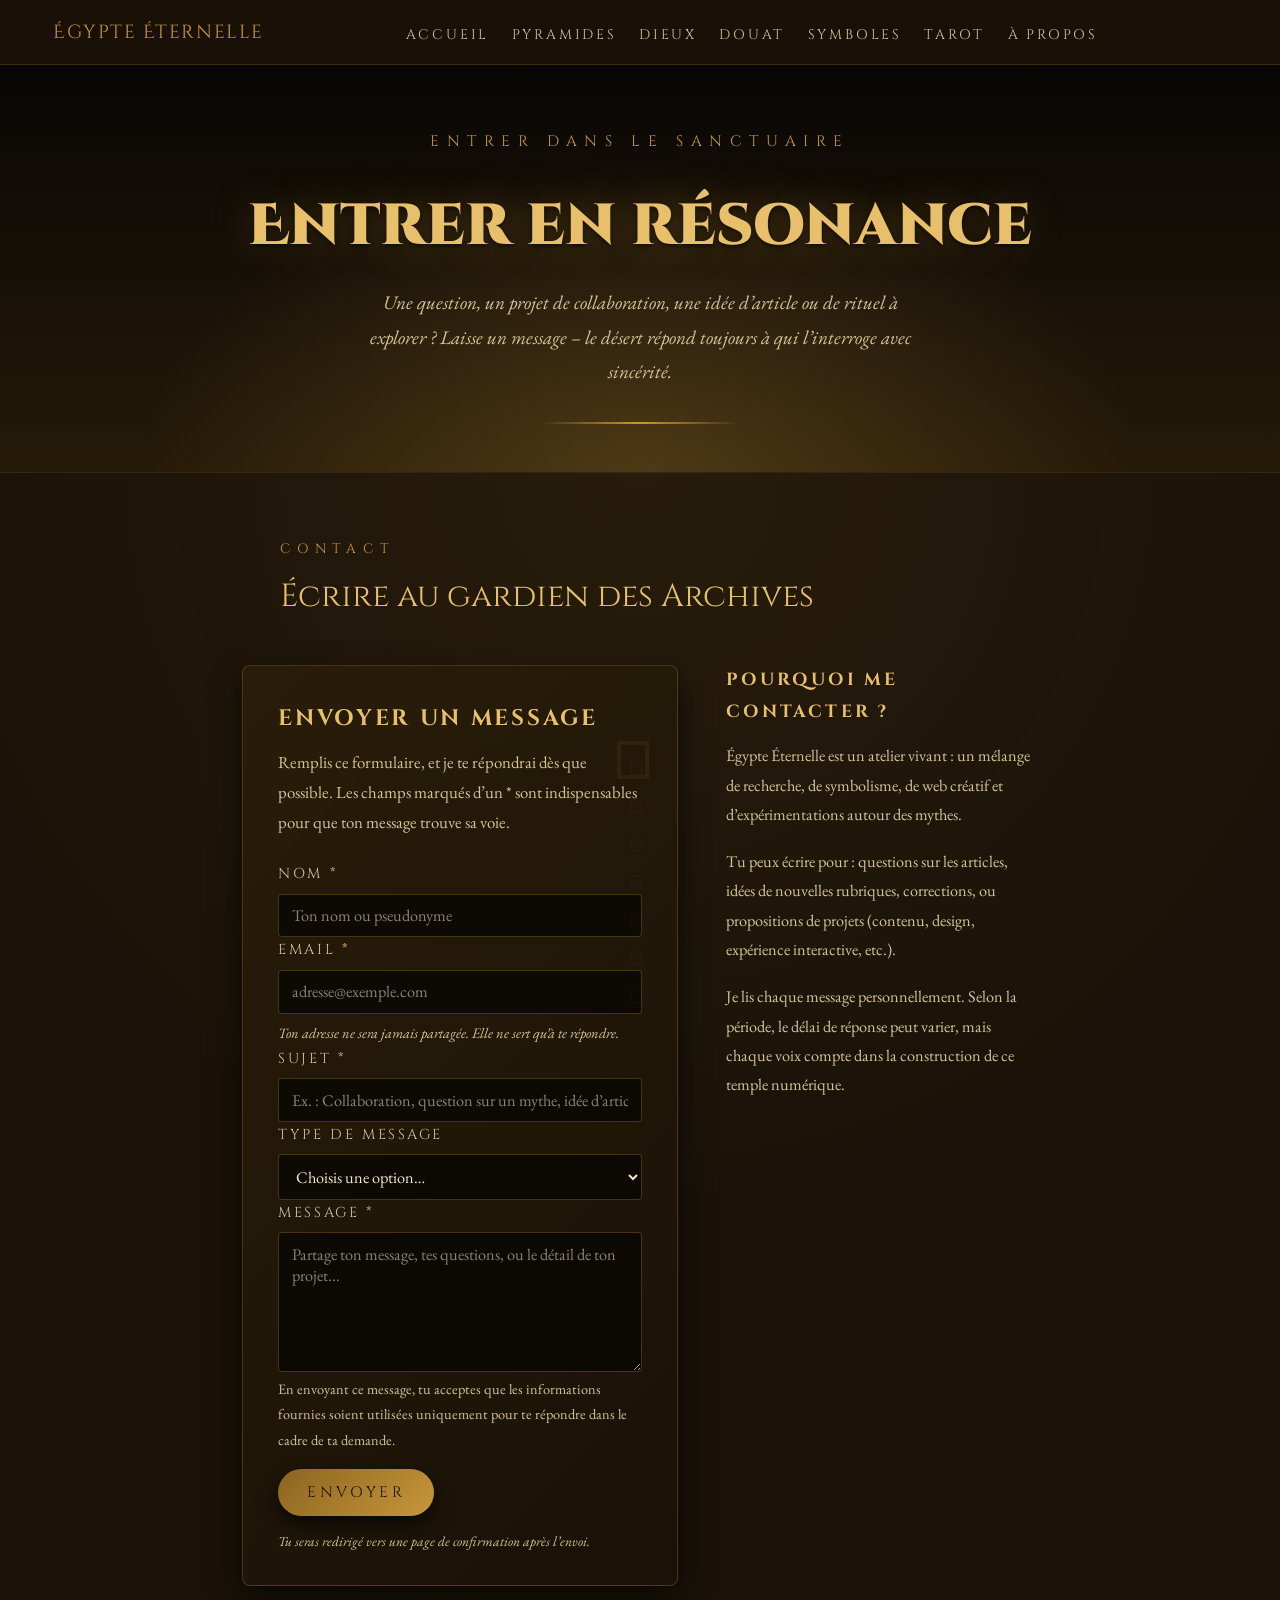
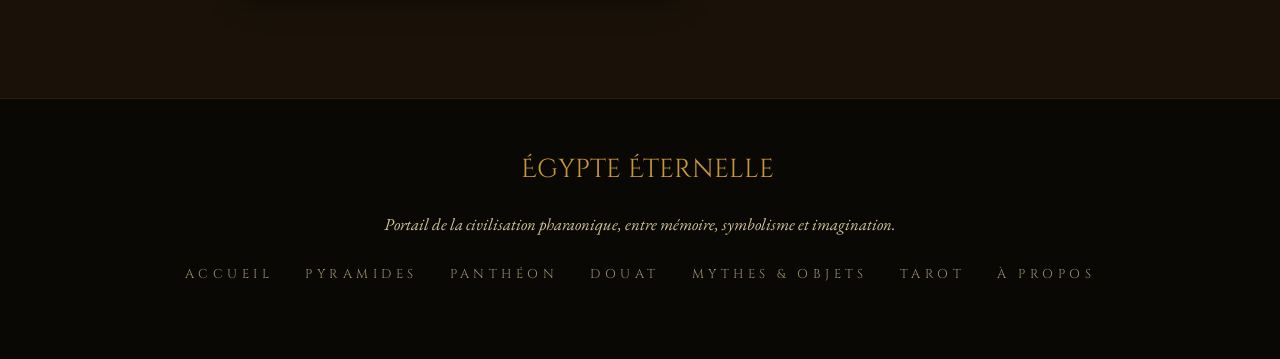
==== egypte-a-contact.html @ ce016c0d "Update contact form endpoint" ====
<!doctype html>
<html lang="fr">
  <head>
    <meta charset="UTF-8" />
    <title>Contact — Égypte Éternelle</title>
    <meta name="viewport" content="width=device-width, initial-scale=1.0" />
    <link rel="stylesheet" href="style.css" />

    <!-- Fonts -->
    <link
      href="https://fonts.googleapis.com/css2?family=Cinzel+Decorative:wght@400;700;900&family=Cinzel:wght@400;600;700&family=EB+Garamond:ital,wght@0,400;0,500;1,400;1,500&display=swap"
      rel="stylesheet"
    />

    <!-- Styles principaux (copiés de tes autres pages) -->
    <style>
      :root {
        --or: #c8973a;
        --or-clair: #e8bf6a;
        --or-profond: #8b6420;
        --sable: #f2e8c9;
        --sable-fonce: #d4c49a;
        --noir-nil: #1a1208;
        --papyrus-brun: #6b4f2a;
        --rouge-cornaline: #8b2e1a;
        --bleu-lapis: #1a3a5c;
        --bleu-clair: #4a7fa8;
        --turquoise: #2a8b7a;
        --blanc-ivoire: #fbf5e6;
      }

      * {
        margin: 0;
        padding: 0;
        box-sizing: border-box;
      }

      html {
        scroll-behavior: smooth;
      }

      body {
        background-color: var(--noir-nil);
        color: var(--sable);
        font-family: "EB Garamond", Georgia, serif;
        font-size: calc(18px + 0.2rem);
        line-height: 1.8;
        overflow-x: hidden;
        padding-top: 64px; /* espace pour la nav fixe */
      }

      /* NAVIGATION */
      nav.main-nav {
        position: fixed;
        left: 0;
        right: 0;
        width: 100%;
        top: 0;
        z-index: 100;
        background: rgba(26, 18, 8, 0.96);
        backdrop-filter: blur(14px);
        border-bottom: 1px solid rgba(200, 151, 58, 0.2);
        padding: 0 2rem;
      }

      .nav-inner {
        max-width: 1200px;
        margin: 0 auto;
        display: flex;
        align-items: center;
        justify-content: space-between;
        height: 64px;
      }

      .nav-logo {
        font-family: "Cinzel Decorative", serif;
        font-size: 1.2rem;
        color: var(--or);
        text-decoration: none;
        letter-spacing: 0.08em;
      }

      .nav-links {
        display: flex;
        gap: 1.4rem;
        list-style: none;
      }

      .nav-links a {
        font-family: "Cinzel", serif;
        font-size: 0.87rem;
        letter-spacing: 0.2em;
        text-transform: uppercase;
        color: var(--sable-fonce);
        text-decoration: none;
        transition: color 0.3s;
      }

      .nav-links a:hover {
        color: var(--or-clair);
      }

      /* MISE EN PAGE GÉNÉRALE */
      .container {
        max-width: 860px;
        margin: 0 auto;
        padding: 0 2rem;
      }

      .contact-hero {
        min-height: 40vh;
        display: flex;
        align-items: center;
        justify-content: center;
        text-align: center;
        background:
          radial-gradient(
            ellipse at 50% 100%,
            rgba(200, 151, 58, 0.25) 0%,
            transparent 55%
          ),
          linear-gradient(180deg, #080604 0%, #1a1208 60%, #251a08 100%);
        position: relative;
        overflow: hidden;
        padding: 4rem 2rem 3rem;
      }

      .contact-hero-inner {
        position: relative;
        z-index: 1;
      }

      .hero-eyebrow {
        font-family: "Cinzel", serif;
        font-size: 0.95rem;
        letter-spacing: 0.5em;
        text-transform: uppercase;
        color: var(--or);
        margin-bottom: 1.2rem;
      }

      .hero-title {
        font-family: "Cinzel Decorative", serif;
        font-size: clamp(2.4rem, 6vw, 3.6rem);
        font-weight: 900;
        color: var(--or-clair);
        text-shadow:
          0 0 40px rgba(200, 151, 58, 0.3),
          0 2px 4px rgba(0, 0, 0, 0.8);
        margin-bottom: 0.5rem;
      }

      .hero-subtitle {
        font-family: "EB Garamond", serif;
        font-style: italic;
        font-size: 1.2rem;
        color: var(--sable-fonce);
        max-width: 580px;
        margin: 0.5rem auto 0;
      }

      .hero-divider {
        width: 200px;
        height: 2px;
        background: linear-gradient(90deg, transparent, var(--or), transparent);
        margin: 2rem auto 0;
      }

      /* SECTION CONTACT */
      .contact-section {
        padding: 4rem 0 5rem;
        border-top: 1px solid rgba(200, 151, 58, 0.15);
        background: radial-gradient(
          circle at top,
          rgba(200, 151, 58, 0.08),
          transparent 55%
        );
      }

      .section-marker {
        display: flex;
        align-items: center;
        gap: 1.5rem;
        margin-bottom: 2.5rem;
      }

      .marker-number {
        font-family: "Cinzel Decorative", serif;
        font-size: 3.5rem;
        line-height: 1;
        color: rgba(200, 151, 58, 0.16);
        font-weight: 900;
        flex-shrink: 0;
      }

      .marker-text {
        flex: 1;
      }

      .marker-eyebrow {
        font-family: "Cinzel", serif;
        font-size: 0.85rem;
        letter-spacing: 0.5em;
        text-transform: uppercase;
        color: var(--or);
        margin-bottom: 0.4rem;
      }

      .marker-title {
        font-family: "Cinzel", serif;
        font-size: clamp(1.5rem, 3vw, 2rem);
        color: var(--or-clair);
      }

      .contact-grid {
        display: grid;
        grid-template-columns: minmax(0, 1.4fr) minmax(0, 1fr);
        gap: 3rem;
        align-items: flex-start;
      }

      /* FORMULAIRE */
      .contact-card {
        background: linear-gradient(
          135deg,
          rgba(42, 30, 10, 0.9),
          rgba(26, 18, 8, 0.96)
        );
        border: 1px solid rgba(200, 151, 58, 0.25);
        padding: 2rem 2.2rem;
        border-radius: 8px;
        box-shadow: 0 12px 30px rgba(0, 0, 0, 0.6);
        position: relative;
        overflow: hidden;
      }

      .contact-card::before {
        content: "𓂀";
        position: absolute;
        font-size: 5rem;
        color: rgba(200, 151, 58, 0.08);
        right: 1.5rem;
        top: 0.8rem;
        pointer-events: none;
      }

      .contact-card h2 {
        font-family: "Cinzel", serif;
        font-size: 1.4rem;
        color: var(--or-clair);
        letter-spacing: 0.12em;
        text-transform: uppercase;
        margin-bottom: 0.5rem;
      }

      .contact-card p {
        color: var(--sable-fonce);
        font-size: 1.05rem;
        margin-bottom: 1.5rem;
      }

      form.contact-form {
        display: flex;
        flex-direction: column;
        gap: 1.2rem;
      }

      .field-group {
        display: flex;
        flex-direction: column;
        gap: 0.4rem;
      }

      .field-label {
        font-family: "Cinzel", serif;
        font-size: 0.9rem;
        letter-spacing: 0.18em;
        text-transform: uppercase;
        color: var(--sable-fonce);
      }

      .field-label span {
        color: var(--or-clair);
      }

      .field-control {
        background: rgba(10, 8, 4, 0.85);
        border: 1px solid rgba(200, 151, 58, 0.3);
        border-radius: 4px;
        padding: 0.65rem 0.8rem;
        color: var(--sable);
        font-family: "EB Garamond", serif;
        font-size: 1.02rem;
        outline: none;
        transition:
          border-color 0.2s,
          box-shadow 0.2s,
          background-color 0.2s;
      }

      .field-control::placeholder {
        color: rgba(242, 232, 201, 0.55);
      }

      .field-control:focus {
        border-color: var(--or-clair);
        box-shadow: 0 0 0 1px rgba(200, 151, 58, 0.6);
        background: rgba(10, 8, 4, 0.95);
      }

      textarea.field-control {
        min-height: 140px;
        resize: vertical;
      }

      select.field-control {
        cursor: pointer;
      }

      .helper-text {
        font-size: 0.9rem;
        color: var(--sable-fonce);
        font-style: italic;
      }

      .consent {
        font-size: 0.9rem;
        color: var(--sable-fonce);
        margin-top: 0.2rem;
      }

      .consent a {
        color: var(--or-clair);
        text-decoration: underline dotted;
      }

      .submit-row {
        margin-top: 1rem;
        display: flex;
        flex-wrap: wrap;
        align-items: center;
        gap: 0.8rem;
      }

      .btn-submit {
        border: none;
        cursor: pointer;
        background: linear-gradient(135deg, var(--or-profond), var(--or));
        color: var(--noir-nil);
        font-family: "Cinzel", serif;
        font-size: 0.95rem;
        letter-spacing: 0.24em;
        text-transform: uppercase;
        padding: 0.8rem 1.8rem;
        border-radius: 999px;
        box-shadow: 0 8px 20px rgba(0, 0, 0, 0.7);
        transition:
          transform 0.15s ease-out,
          box-shadow 0.15s ease-out,
          filter 0.15s ease-out;
      }

      .btn-submit:hover {
        filter: brightness(1.06);
        transform: translateY(-1px);
        box-shadow: 0 10px 24px rgba(0, 0, 0, 0.8);
      }

      .btn-submit:active {
        transform: translateY(0);
        box-shadow: 0 5px 14px rgba(0, 0, 0, 0.7);
      }

      .submit-note {
        font-size: 0.85rem;
        color: var(--sable-fonce);
        font-style: italic;
      }

      /* COLONNE TEXTE */
      .contact-aside {
        font-size: 1.02rem;
        color: var(--sable-fonce);
      }

      .contact-aside h3 {
        font-family: "Cinzel", serif;
        font-size: 1.1rem;
        letter-spacing: 0.18em;
        text-transform: uppercase;
        color: var(--or-clair);
        margin-bottom: 0.8rem;
      }

      .contact-aside p {
        margin-bottom: 1.1rem;
      }

      .glyph-column {
        font-size: 1.8rem;
        line-height: 1.8;
        color: rgba(200, 151, 58, 0.4);
        writing-mode: vertical-rl;
        text-orientation: mixed;
        position: absolute;
        right: 1rem;
        top: 5rem;
        opacity: 0.08;
        pointer-events: none;
      }

      /* PIED DE PAGE */
      footer {
        background: #0a0804;
        border-top: 1px solid rgba(200, 151, 58, 0.15);
        padding: 3rem 2rem;
        text-align: center;
        margin-top: 2rem;
      }

      .footer-logo {
        font-family: "Cinzel Decorative", serif;
        font-size: 1.6rem;
        color: var(--or);
        margin-bottom: 1rem;
      }

      .footer-tagline {
        font-family: "EB Garamond", serif;
        font-style: italic;
        color: var(--sable-fonce);
        font-size: 1.05rem;
      }

      .footer-nav {
        display: flex;
        justify-content: center;
        gap: 2rem;
        margin: 1.5rem 0;
        flex-wrap: wrap;
      }

      .footer-nav a {
        font-family: "Cinzel", serif;
        font-size: 0.8rem;
        letter-spacing: 0.35em;
        text-transform: uppercase;
        color: var(--sable-fonce);
        text-decoration: none;
        opacity: 0.7;
        transition: opacity 0.2s;
      }

      .footer-nav a:hover {
        opacity: 1;
      }

      @media (max-width: 860px) {
        .contact-grid {
          grid-template-columns: 1fr;
        }
        .glyph-column {
          display: none;
        }
      }

      @media (max-width: 700px) {
        .nav-links {
          display: none;
        }
        .container {
          padding: 0 1.4rem;
        }
        .contact-card {
          padding: 1.6rem 1.4rem;
        }
        .contact-section {
          padding-top: 3rem;
        }
      }
    </style>
  </head>
  <body>
    <!-- NAV -->
    <nav class="main-nav">
      <div class="nav-inner">
        <a href="index.html#accueil" class="nav-logo">𓂀 Égypte Éternelle</a>
        <ul class="nav-links">
          <li><a href="index.html#accueil">Accueil</a></li>
          <li><a href="egypte-pyramides.html">Pyramides</a></li>
          <li><a href="egypte-pantheon.html">Dieux</a></li>
          <li><a href="egypte-magie-rituels.html">Douat</a></li>
          <li><a href="egypte-mythes-objets.html">Symboles</a></li>
          <li><a href="tarot.html">Tarot</a></li>
          <li><a href="egypte-a-propos.html">À propos</a></li>
        </ul>
      </div>
    </nav>

    <!-- HERO -->
    <section class="contact-hero" id="contact">
      <div class="contact-hero-inner">
        <div class="hero-eyebrow">Entrer dans le sanctuaire</div>
        <h1 class="hero-title">Entrer en résonance</h1>
        <p class="hero-subtitle">
          Une question, un projet de collaboration, une idée d’article ou de
          rituel à explorer&nbsp;? Laisse un message – le désert répond toujours
          à qui l’interroge avec sincérité.
        </p>
        <div class="hero-divider"></div>
      </div>
    </section>

    <!-- SECTION CONTACT -->
    <section class="contact-section">
      <div class="container">
        <div class="section-marker">
          <div class="marker-number">𓊵</div>
          <div class="marker-text">
            <div class="marker-eyebrow">Contact</div>
            <div class="marker-title">Écrire au gardien des Archives</div>
          </div>
        </div>

        <div class="contact-grid">
          <!-- FORMULAIRE -->
          <form
            class="contact-form"
            method="POST"
            action="https://formspree.io/f/xpqynoky"
          >
            <input
              type="hidden"
              name="_subject"
              value="Nouveau message - Égypte Éternelle"
            />
            <input type="hidden" name="_language" value="fr" />
            <input
              type="hidden"
              name="_redirect"
              value="https://phil83470.github.io/egypte-eternelle/merci.html"
            />

            <div class="contact-card">
              <span class="glyph-column">𓂀𓆣𓁹𓊹𓇳𓏏𓆑</span>
              <h2>Envoyer un message</h2>
              <p>
                Remplis ce formulaire, et je te répondrai dès que possible. Les
                champs marqués d’un <span> *</span> sont indispensables pour que
                ton message trouve sa voie.
              </p>

              <!-- Nom -->
              <div class="field-group">
                <label for="name" class="field-label">Nom <span>*</span></label>
                <input
                  id="name"
                  name="nom"
                  type="text"
                  class="field-control"
                  required
                  autocomplete="name"
                  placeholder="Ton nom ou pseudonyme"
                />
              </div>

              <!-- Email -->
              <div class="field-group">
                <label for="email" class="field-label"
                  >Email <span>*</span></label
                >
                <input
                  id="email"
                  name="_replyto"
                  type="email"
                  class="field-control"
                  required
                  autocomplete="email"
                  placeholder="adresse@exemple.com"
                />
                <div class="helper-text">
                  Ton adresse ne sera jamais partagée. Elle ne sert qu’à te
                  répondre.
                </div>
              </div>

              <!-- Sujet -->
              <div class="field-group">
                <label for="subject" class="field-label"
                  >Sujet <span>*</span></label
                >
                <input
                  id="subject"
                  name="sujet"
                  type="text"
                  class="field-control"
                  required
                  placeholder="Ex. : Collaboration, question sur un mythe, idée d’article..."
                />
              </div>

              <!-- Type de demande -->
              <div class="field-group">
                <label for="type" class="field-label">Type de message</label>
                <select id="type" name="type" class="field-control">
                  <option value="">Choisis une option…</option>
                  <option value="question">
                    Question sur un mythe ou un symbole
                  </option>
                  <option value="collaboration">
                    Proposition de collaboration
                  </option>
                  <option value="projet-web">Projet web ou créatif</option>
                  <option value="retour">
                    Retour sur le site Égypte Éternelle
                  </option>
                  <option value="autre">Autre</option>
                </select>
              </div>

              <!-- Message -->
              <div class="field-group">
                <label for="message" class="field-label"
                  >Message <span>*</span></label
                >
                <textarea
                  id="message"
                  name="message"
                  class="field-control"
                  required
                  placeholder="Partage ton message, tes questions, ou le détail de ton projet..."
                ></textarea>
              </div>

              <!-- Consentement / RGPD light -->
              <div class="consent">
                En envoyant ce message, tu acceptes que les informations
                fournies soient utilisées uniquement pour te répondre dans le
                cadre de ta demande.
              </div>

              <!-- Bouton -->
              <div class="submit-row">
                <button type="submit" class="btn-submit">Envoyer</button>
                <div class="submit-note">
                  Tu seras redirigé vers une page de confirmation après l’envoi.
                </div>
              </div>
            </div>
          </form>

          <!-- TEXTE D’ACCOMPAGNEMENT -->
          <aside class="contact-aside">
            <h3>Pourquoi me contacter&nbsp;?</h3>
            <p>
              Égypte Éternelle est un atelier vivant&nbsp;: un mélange de
              recherche, de symbolisme, de web créatif et d’expérimentations
              autour des mythes.
            </p>
            <p>
              Tu peux écrire pour&nbsp;: questions sur les articles, idées de
              nouvelles rubriques, corrections, ou propositions de projets
              (contenu, design, expérience interactive, etc.).
            </p>
            <p>
              Je lis chaque message personnellement. Selon la période, le délai
              de réponse peut varier, mais chaque voix compte dans la
              construction de ce temple numérique.
            </p>
          </aside>
        </div>
      </div>
    </section>

    <!-- PIED DE PAGE -->
    <footer>
      <div class="footer-logo">𓂀 Égypte Éternelle</div>
      <div class="footer-tagline">
        Portail de la civilisation pharaonique, entre mémoire, symbolisme et
        imagination.
      </div>
      <nav class="footer-nav">
        <a href="index.html#accueil">Accueil</a>
        <a href="egypte-pyramides.html">Pyramides</a>
        <a href="egypte-pantheon.html">Panthéon</a>
        <a href="egypte-magie-rituels.html">Douat</a>
        <a href="egypte-mythes-objets.html">Mythes & objets</a>
        <a href="tarot.html">Tarot</a>
        <a href="egypte-a-propos.html">À propos</a>
      </nav>
    </footer>
  </body>
</html>
---- style.css ----
/* =========================================
           VARIABLES CSS (Gestion du Double Thème)
           ========================================= */
      :root {
        /* THÈME ACADÉMIQUE (Par défaut) */
        --bg-color: #161412;
        --nav-bg: #26221d;
        --text-main: #d4b886;
        --text-hover: #ffffff;
        --accent-color: #c49a45; /* Or */
        --font-title: "Cinzel", serif;
        --font-ui: "Cinzel", serif;
        --border-bot: 1px solid #4a3e2c;
        --glow: none;
        --transition: 0.4s ease;
      }

      body.neon-theme {
        /* THÈME NÉON / MYTHOLOGIQUE */
        --bg-color: #030008;
        --nav-bg: rgba(6, 15, 30, 0.95);
        --text-main: #8cfaf5;
        --text-hover: #ffffff;
        --accent-color: #00f0ff; /* Bleu Turquoise */
        --font-title: "Orbitron", sans-serif;
        --font-ui: "Orbitron", sans-serif;
        --border-bot: 1px solid var(--accent-color);
        --glow: 0 0 15px rgba(0, 240, 255, 0.4);
      }

      body {
        margin: 0;
        padding: 0;
        background-color: var(--bg-color);
        font-family: var(--font-ui);
        transition: background-color var(--transition);
        min-height: 100vh;
      }

      /* =========================================
           BARRE DE NAVIGATION
           ========================================= */
      .navbar {
        
        justify-content: center;
        align-items: center;
        padding: 20px 20px ;
        height: 60px;
        background-color: var(--nav-bg);
        border-bottom: var(--border-bot);
        box-shadow: var(--glow);
        transition: all var(--transition);
        position: sticky;
        top: 0;
        z-index: 1000;
        text-shadow: 0 0 10px var(--thot-color);
        display: flex;
      }

      /* Logo */
      .logo {
        font-size: 2rem;
        font-weight: 700;
        color: var(--accent-color);
        text-decoration: none;
        letter-spacing: 2px;
        margin-right: auto;
      }
      .logo :hover {
        text-shadow: var(--glow);
      }
      .logo span {
        color: var(--text-main);
      }

      /* Menu principal */
      .nav-links {
        list-style: none;
        display: flex;
        gap: 30px;
        margin: 0 auto;
        padding: 0;
        align-items: center;
      }

      .nav-item {
        position: relative;
      }
      nav a {
        color: #ffd700;        /* couleur normale */
      }

      nav a:hover {
        color: #ffffff;        /* couleur au survol */
      }


      .nav-item a {
        text-decoration: none;
        color: var(--text-main);
        font-size: 1.3rem;
        letter-spacing: 1px;
        padding: 10px 0;
        transition: color 0.3s;
      }

      .nav-item a:hover {
        color: var(--accent-color);
        text-shadow: var(--glow);
      }

      /* Sous-menus (Dropdowns) */
      .dropdown {
        position: absolute;
        top: 100%;
        left: 0;
        background-color: var(--nav-bg);
        border: var(--border-bot);
        list-style: none;
        padding: 10px 0;
        margin: 0;
        width: 220px;
        opacity: 0;
        visibility: hidden;
        transform: translateY(10px);
        transition: all 0.3s ease;
        box-shadow: 0 10px 20px rgba(0, 0, 0, 0.5);
      }

      .nav-item:hover .dropdown {
        opacity: 1;
        visibility: visible;
        transform: translateY(0);
      }

      .dropdown li a {
        display: block;
        padding: 10px 20px;
        font-size: 1.15rem;
        font-family:
          "Roboto", sans-serif; /* Plus lisible pour les sous-menus */
      }

      .dropdown li a:hover {
        background-color: rgba(255, 255, 255, 0.05);
        padding-left: 25px; /* Petit effet d'animation au survol */
      }

      /* =========================================
           INTERRUPTEUR DE THÈME (Dans la Navbar)
           ========================================= */
      .theme-switch-wrapper {
        display: flex;
        align-items: center;
        gap: 10px;
        color: var(--text-main);
        font-size: 1.1rem;
      }

      .switch {
        position: relative;
        display: inline-block;
        width: 50px;
        height: 26px;
      }
      .switch input {
        opacity: 0;
        width: 0;
        height: 0;
      }

      .slider {
        position: absolute;
        cursor: pointer;
        top: 0;
        left: 0;
        right: 0;
        bottom: 0;
        background-color: #4a3e2c;
        border-radius: 34px;
        transition: 0.4s;
      }

      .slider:before {
        position: absolute;
        content: "";
        height: 18px;
        width: 18px;
        left: 4px;
        bottom: 4px;
        background-color: #d4b886;
        border-radius: 50%;
        transition: 0.4s;
      }

      input:checked + .slider {
        background-color: #004d66;
      }
      input:checked + .slider:before {
        transform: translateX(24px);
        background-color: var(--accent-color);
        box-shadow: 0 0 10px var(--accent-color);
      }
      /* =========================================
           IMAGES
           ========================================= */
      img {
        max-width: 100%;
        height: auto;
        display: block;
        margin: 0 auto;
    }
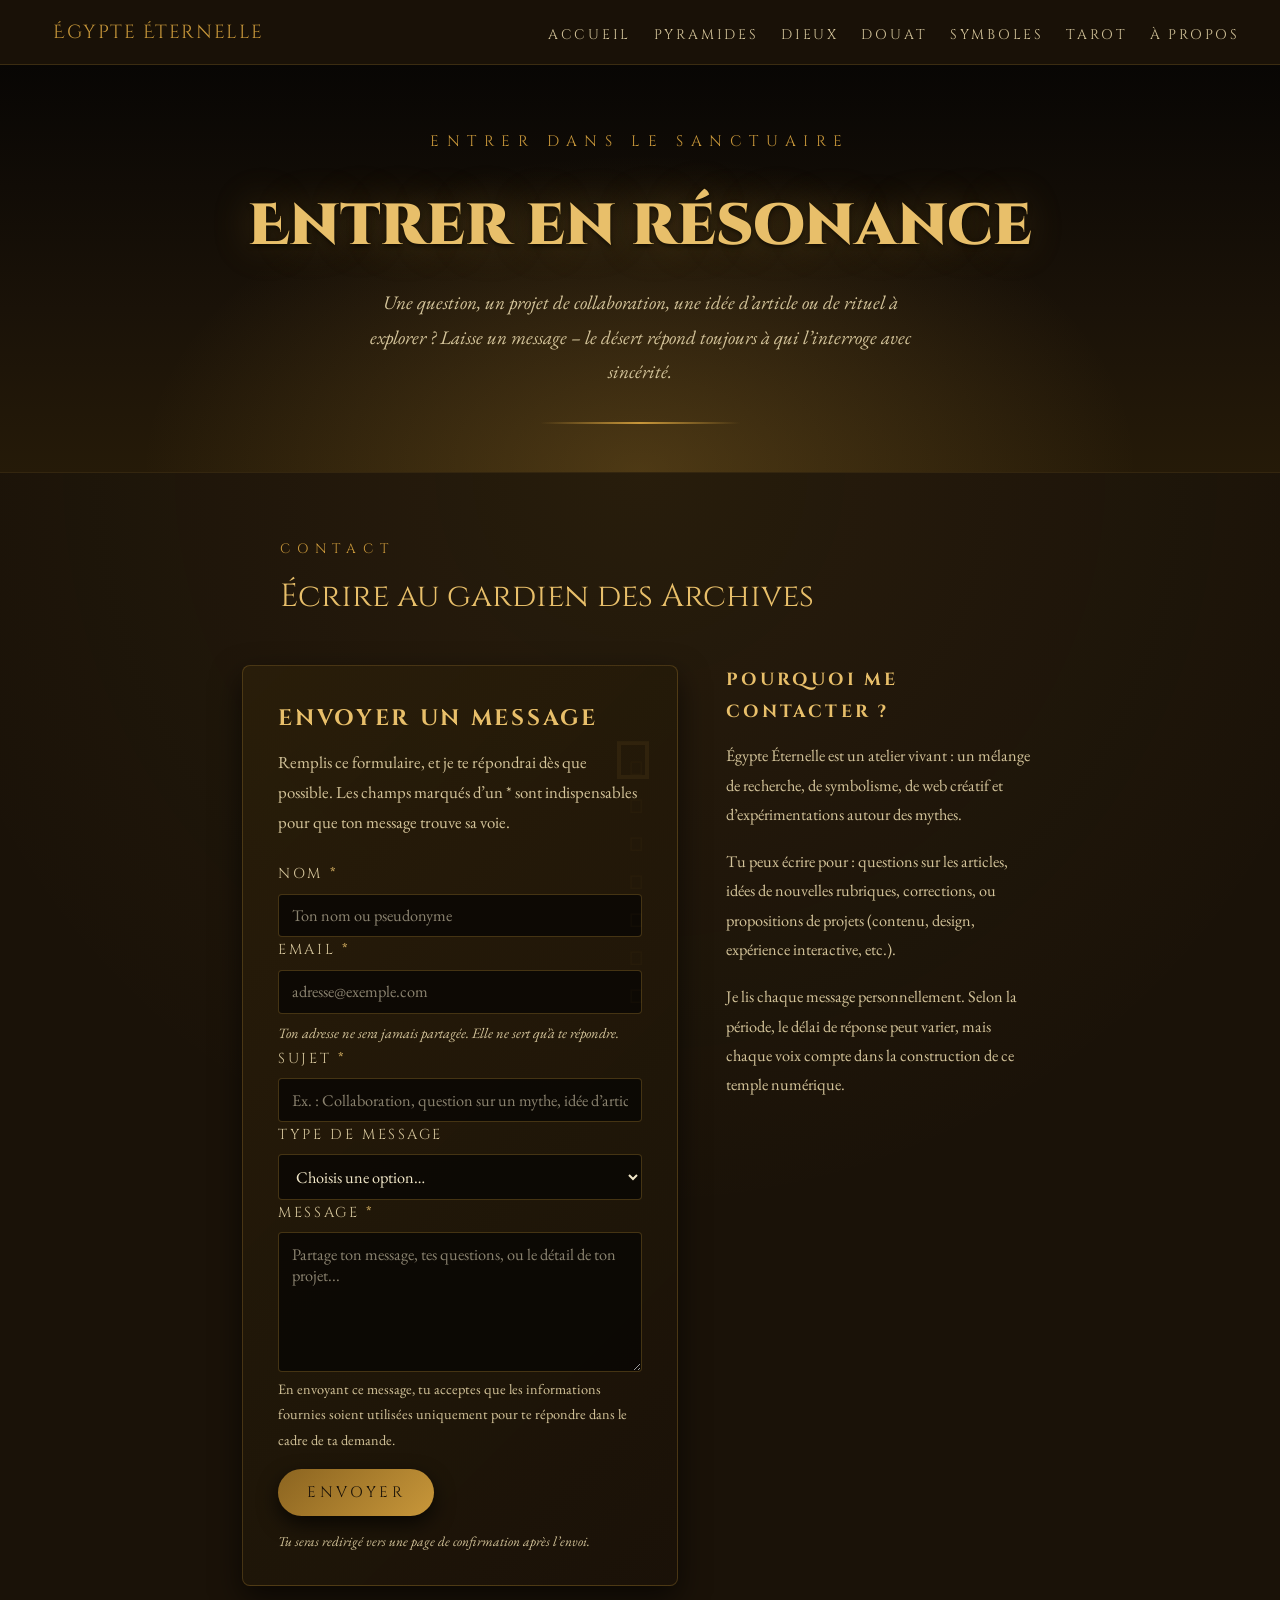
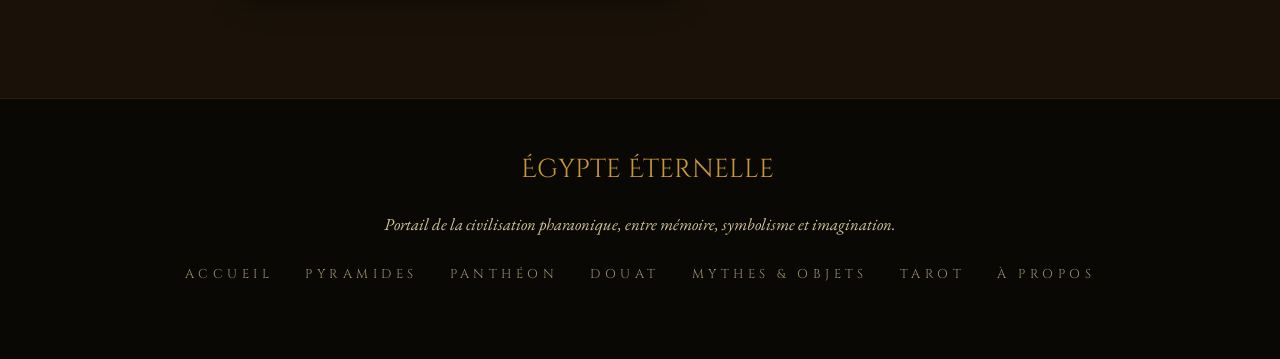
==== commit e60b717b: "Mise à jour du site Égypte éternelle" ====
--- a/egypte-a-contact.html
+++ b/egypte-a-contact.html
@@ -1,16 +1,17 @@
-<!doctype html>
+<!DOCTYPE html>
 <html lang="fr">
   <head>
-    <meta charset="UTF-8" />
+    <meta charset="UTF-8">
     <title>Contact — Égypte Éternelle</title>
+    <meta name="description" content="Contactez l'équipe d'Égypte Éternelle pour toute question, suggestion ou échange autour de l'Égypte ancienne.">
     <meta name="viewport" content="width=device-width, initial-scale=1.0" />
-    <link rel="stylesheet" href="style.css" />
+    <link rel="canonical" href="https://phil83470.github.io/egypte-eternelle/egypte-a-contact.html" />
+    <link rel="stylesheet" href="style.css">
 
     <!-- Fonts -->
     <link
       href="https://fonts.googleapis.com/css2?family=Cinzel+Decorative:wght@400;700;900&family=Cinzel:wght@400;600;700&family=EB+Garamond:ital,wght@0,400;0,500;1,400;1,500&display=swap"
-      rel="stylesheet"
-    />
+      rel="stylesheet">
 
     <!-- Styles principaux (copiés de tes autres pages) -->
     <style>
@@ -689,5 +690,6 @@
         <a href="egypte-a-propos.html">À propos</a>
       </nav>
     </footer>
+  <script src="mobile-site-nav.js" defer></script>
   </body>
 </html>
--- a/style.css
+++ b/style.css
@@ -1,212 +1,251 @@
- /* =========================================
-           VARIABLES CSS (Gestion du Double Thème)
-           ========================================= */
-      :root {
-        /* THÈME ACADÉMIQUE (Par défaut) */
-        --bg-color: #161412;
-        --nav-bg: #26221d;
-        --text-main: #d4b886;
-        --text-hover: #ffffff;
-        --accent-color: #c49a45; /* Or */
-        --font-title: "Cinzel", serif;
-        --font-ui: "Cinzel", serif;
-        --border-bot: 1px solid #4a3e2c;
-        --glow: none;
-        --transition: 0.4s ease;
-      }
-
-      body.neon-theme {
-        /* THÈME NÉON / MYTHOLOGIQUE */
-        --bg-color: #030008;
-        --nav-bg: rgba(6, 15, 30, 0.95);
-        --text-main: #8cfaf5;
-        --text-hover: #ffffff;
-        --accent-color: #00f0ff; /* Bleu Turquoise */
-        --font-title: "Orbitron", sans-serif;
-        --font-ui: "Orbitron", sans-serif;
-        --border-bot: 1px solid var(--accent-color);
-        --glow: 0 0 15px rgba(0, 240, 255, 0.4);
-      }
-
-      body {
-        margin: 0;
-        padding: 0;
-        background-color: var(--bg-color);
-        font-family: var(--font-ui);
-        transition: background-color var(--transition);
-        min-height: 100vh;
-      }
-
-      /* =========================================
-           BARRE DE NAVIGATION
-           ========================================= */
-      .navbar {
-        
-        justify-content: center;
-        align-items: center;
-        padding: 20px 20px ;
-        height: 60px;
-        background-color: var(--nav-bg);
-        border-bottom: var(--border-bot);
-        box-shadow: var(--glow);
-        transition: all var(--transition);
-        position: sticky;
-        top: 0;
-        z-index: 1000;
-        text-shadow: 0 0 10px var(--thot-color);
-        display: flex;
-      }
-
-      /* Logo */
-      .logo {
-        font-size: 2rem;
-        font-weight: 700;
-        color: var(--accent-color);
-        text-decoration: none;
-        letter-spacing: 2px;
-        margin-right: auto;
-      }
-      .logo :hover {
-        text-shadow: var(--glow);
-      }
-      .logo span {
-        color: var(--text-main);
-      }
-
-      /* Menu principal */
-      .nav-links {
-        list-style: none;
-        display: flex;
-        gap: 30px;
-        margin: 0 auto;
-        padding: 0;
-        align-items: center;
-      }
-
-      .nav-item {
-        position: relative;
-      }
-      nav a {
-        color: #ffd700;        /* couleur normale */
-      }
-
-      nav a:hover {
-        color: #ffffff;        /* couleur au survol */
-      }
-
-
-      .nav-item a {
-        text-decoration: none;
-        color: var(--text-main);
-        font-size: 1.3rem;
-        letter-spacing: 1px;
-        padding: 10px 0;
-        transition: color 0.3s;
-      }
-
-      .nav-item a:hover {
-        color: var(--accent-color);
-        text-shadow: var(--glow);
-      }
-
-      /* Sous-menus (Dropdowns) */
-      .dropdown {
-        position: absolute;
-        top: 100%;
-        left: 0;
-        background-color: var(--nav-bg);
-        border: var(--border-bot);
-        list-style: none;
-        padding: 10px 0;
-        margin: 0;
-        width: 220px;
-        opacity: 0;
-        visibility: hidden;
-        transform: translateY(10px);
-        transition: all 0.3s ease;
-        box-shadow: 0 10px 20px rgba(0, 0, 0, 0.5);
-      }
-
-      .nav-item:hover .dropdown {
-        opacity: 1;
-        visibility: visible;
-        transform: translateY(0);
-      }
-
-      .dropdown li a {
-        display: block;
-        padding: 10px 20px;
-        font-size: 1.15rem;
-        font-family:
-          "Roboto", sans-serif; /* Plus lisible pour les sous-menus */
-      }
-
-      .dropdown li a:hover {
-        background-color: rgba(255, 255, 255, 0.05);
-        padding-left: 25px; /* Petit effet d'animation au survol */
-      }
-
-      /* =========================================
-           INTERRUPTEUR DE THÈME (Dans la Navbar)
-           ========================================= */
-      .theme-switch-wrapper {
-        display: flex;
-        align-items: center;
-        gap: 10px;
-        color: var(--text-main);
-        font-size: 1.1rem;
-      }
-
-      .switch {
-        position: relative;
-        display: inline-block;
-        width: 50px;
-        height: 26px;
-      }
-      .switch input {
-        opacity: 0;
-        width: 0;
-        height: 0;
-      }
-
-      .slider {
-        position: absolute;
-        cursor: pointer;
-        top: 0;
-        left: 0;
-        right: 0;
-        bottom: 0;
-        background-color: #4a3e2c;
-        border-radius: 34px;
-        transition: 0.4s;
-      }
-
-      .slider:before {
-        position: absolute;
-        content: "";
-        height: 18px;
-        width: 18px;
-        left: 4px;
-        bottom: 4px;
-        background-color: #d4b886;
-        border-radius: 50%;
-        transition: 0.4s;
-      }
-
-      input:checked + .slider {
-        background-color: #004d66;
-      }
-      input:checked + .slider:before {
-        transform: translateX(24px);
-        background-color: var(--accent-color);
-        box-shadow: 0 0 10px var(--accent-color);
-      }
-      /* =========================================
-           IMAGES
-           ========================================= */
-      img {
-        max-width: 100%;
-        height: auto;
-        display: block;
-        margin: 0 auto;
-    }
+/* =========================================
+   STRUCTURE PRINCIPALE DU HEADER
+   ========================================= */
+.site-header {
+  position: sticky;
+  top: 0;
+  z-index: 1000;
+  background-color: var(--nav-bg, #26221d);
+  border-bottom: var(--border-bot, 1px solid #4a3e2c);
+  box-shadow: var(--glow, none);
+  transition: all var(--transition, 0.4s ease);
+  width: 100%;
+}
+
+.site-header-inner {
+  max-width: 1400px;
+  margin: 0 auto;
+  display: flex;
+  align-items: center;
+  justify-content: space-between;
+  padding: 10px 20px;
+  min-height: 70px;
+  gap: 15px;
+}
+
+/* --- Lien de retour (Web & Passion) --- */
+.sh-back-link {
+  color: var(--text-main, #d4b886);
+  text-decoration: none;
+  font-size: 0.9rem;
+  white-space: nowrap;
+  transition: color 0.3s;
+}
+.sh-back-link:hover {
+  color: var(--accent-color, #c49a45);
+}
+
+/* --- Logo Cartouche --- */
+.sh-brand {
+  text-decoration: none;
+  display: flex;
+  align-items: center;
+}
+
+.sh-cartouche {
+  display: flex;
+  align-items: center;
+  background: rgba(0, 0, 0, 0.2);
+  padding: 4px 8px;
+  border-radius: 4px;
+}
+
+.sh-cartouche-body {
+  display: flex;
+  align-items: center;
+  gap: 8px;
+  padding: 0 8px;
+}
+
+.sh-logo-glyph {
+  font-size: 1.2rem;
+  color: var(--accent-color, #c49a45);
+}
+
+.sh-logo-text {
+  font-family: var(--font-title, serif);
+  color: var(--text-main, #d4b886);
+  font-size: 1.1rem;
+  white-space: nowrap;
+}
+
+.cap {
+  width: 8px;
+  height: 26px;
+}
+
+/* --- Séparateur visuel --- */
+.sh-sep {
+  width: 1px;
+  height: 30px;
+  background-color: var(--border-bot, #4a3e2c);
+}
+
+/* =========================================
+   NAVIGATION PRINCIPALE (Desktop)
+   ========================================= */
+.sh-nav {
+  list-style: none;
+  display: flex;
+  align-items: center;
+  gap: 20px;
+  margin: 0;
+  padding: 0;
+}
+
+.sh-nav-link {
+  display: flex;
+  align-items: center;
+  gap: 6px;
+  text-decoration: none;
+  color: var(--text-main, #d4b886);
+  font-size: 1rem;
+  font-family: var(--font-ui, serif);
+  transition: color 0.3s;
+  white-space: nowrap;
+}
+
+.sh-glyph {
+  color: var(--accent-color, #c49a45);
+  font-size: 1.1rem;
+}
+
+.sh-nav-link:hover, .sh-nav-link:hover .sh-glyph {
+  color: var(--text-hover, #ffffff);
+  text-shadow: var(--glow, none);
+}
+
+/* --- Menu Déroulant (Dropdown Portails) --- */
+.sh-nav-item.has-drop {
+  position: relative;
+}
+
+.sh-dropdown {
+  position: absolute;
+  top: 100%;
+  right: 0;
+  background-color: var(--nav-bg, #26221d);
+  border: var(--border-bot, 1px solid #4a3e2c);
+  min-width: 200px;
+  padding: 10px 0;
+  display: flex;
+  flex-direction: column;
+  opacity: 0;
+  visibility: hidden;
+  transform: translateY(10px);
+  transition: all 0.3s ease;
+  box-shadow: 0 10px 20px rgba(0,0,0,0.5);
+  border-radius: 4px;
+}
+
+.sh-nav-item.has-drop:hover .sh-dropdown {
+  opacity: 1;
+  visibility: visible;
+  transform: translateY(0);
+}
+
+.sh-drop-link {
+  display: flex;
+  align-items: center;
+  gap: 10px;
+  padding: 10px 15px;
+  color: var(--text-main, #d4b886);
+  text-decoration: none;
+  font-size: 0.95rem;
+  transition: background 0.2s, padding-left 0.2s;
+}
+
+.sh-drop-link:hover {
+  background-color: rgba(255, 255, 255, 0.05);
+  color: var(--text-hover, #ffffff);
+  padding-left: 20px;
+}
+
+.sh-drop-glyph {
+  color: var(--accent-color, #c49a45);
+}
+
+/* --- Bouton Burger Mobile (Masqué par défaut sur PC) --- */
+.sh-burger {
+  display: none;
+  background: none;
+  border: none;
+  cursor: pointer;
+  flex-direction: column;
+  gap: 6px;
+  padding: 5px;
+}
+
+.sh-burger span {
+  display: block;
+  width: 28px;
+  height: 2px;
+  background-color: var(--accent-color, #c49a45);
+  transition: 0.3s;
+}
+
+
+/* =========================================
+   ADAPTATION RESPONSIVE (Tablettes & Mobiles)
+   ========================================= */
+@media (max-width: 1024px) {
+  /* On cache le séparateur et le lien retour trop long si besoin, ou on réorganise */
+  .sh-sep, .sh-back-link {
+    display: none;
+  }
+
+  /* Afficher le bouton burger */
+  .sh-burger {
+    display: flex;
+  }
+
+  /* Transformer le menu principal en panneau coulissant */
+  .sh-nav {
+    position: absolute;
+    top: 100%;
+    left: 0;
+    width: 100%;
+    background-color: var(--nav-bg, #26221d);
+    flex-direction: column;
+    align-items: flex-start;
+    padding: 20px;
+    gap: 15px;
+    border-bottom: var(--border-bot, 1px solid #4a3e2c);
+    box-shadow: 0 15px 30px rgba(0,0,0,0.6);
+    
+    /* Animation d'ouverture */
+    max-height: 0;
+    overflow: hidden;
+    opacity: 0;
+    transition: max-height 0.4s ease, opacity 0.3s ease;
+  }
+
+  /* Classe activée en JS pour ouvrir le menu */
+  .sh-nav.active {
+    max-height: 600px;
+    opacity: 1;
+  }
+
+  .sh-nav-item {
+    width: 100%;
+  }
+
+  .sh-nav-link {
+    padding: 8px 0;
+    font-size: 1.1rem;
+    width: 100%;
+  }
+
+  /* Gestion du dropdown sur mobile pour qu'il s'affiche directement dans la liste */
+  .sh-dropdown {
+    position: static;
+    box-shadow: none;
+    border: none;
+    background: transparent;
+    opacity: 1;
+    visibility: visible;
+    transform: none;
+    padding-left: 15px;
+    width: 100%;
+  }
+}
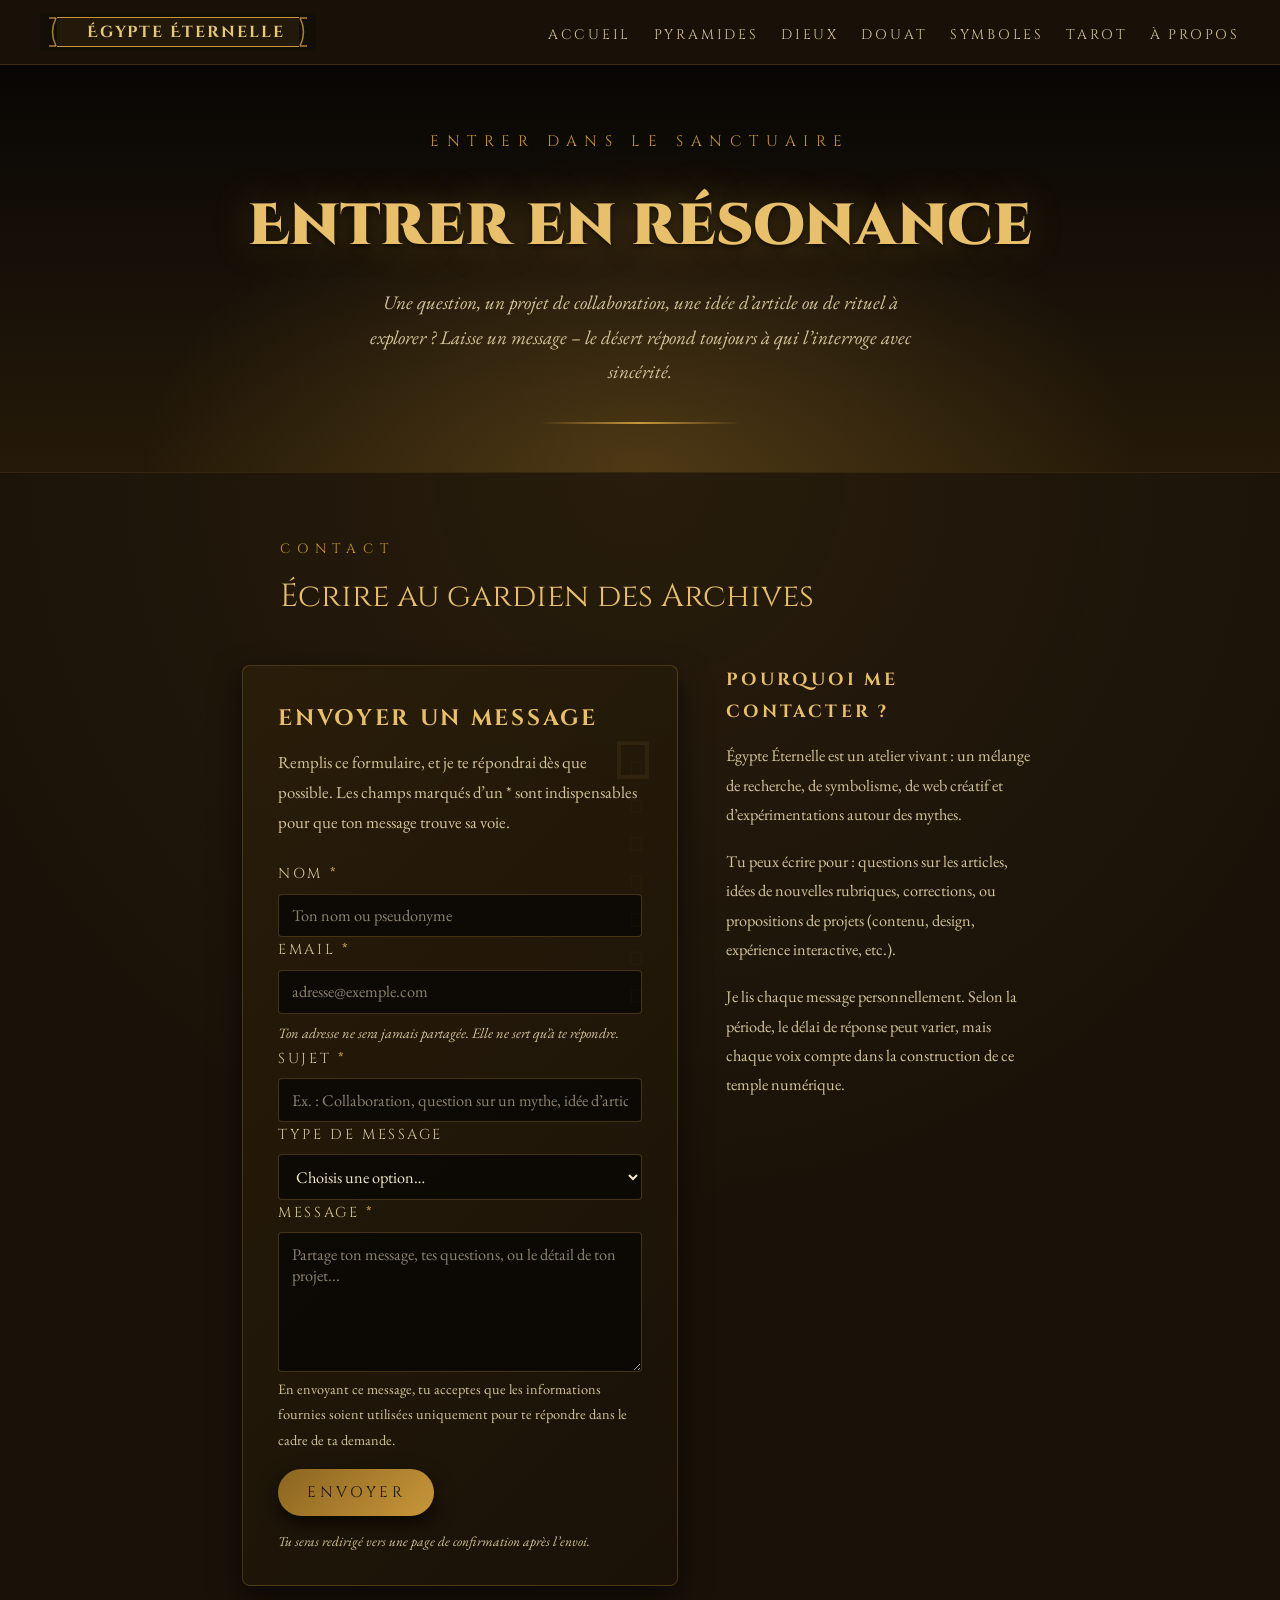
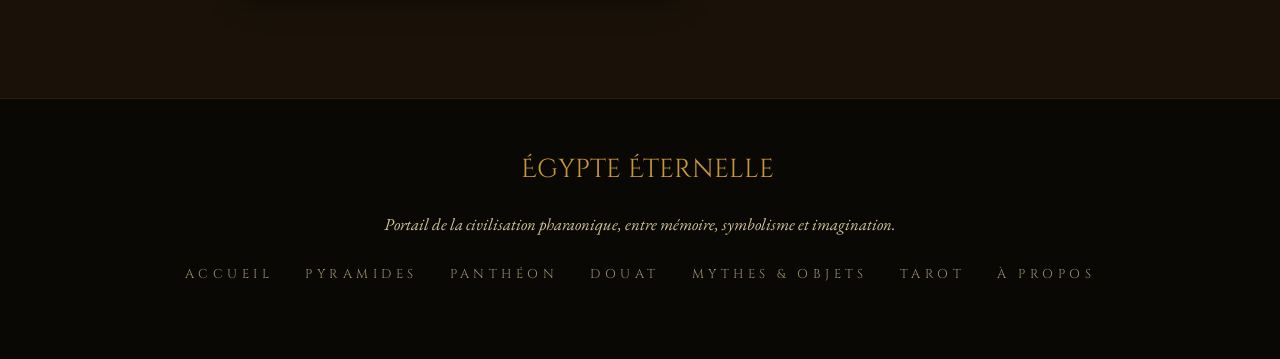
==== commit e1afbd63: "Harmonisation du logo cartouche royal, bouton néon Web & Passion et suppression du doublon odyssée" ====
--- a/egypte-a-contact.html
+++ b/egypte-a-contact.html
@@ -480,12 +480,30 @@
         }
       }
     </style>
-  </head>
+    <link rel="stylesheet" href="responsive-site.css">
+</head>
   <body>
     <!-- NAV -->
     <nav class="main-nav">
       <div class="nav-inner">
-        <a href="index.html#accueil" class="nav-logo">𓂀 Égypte Éternelle</a>
+        <a href="index.html#accueil" class="sh-brand nav-logo" title="Retour à l'accueil - Égypte Éternelle" aria-label="Retour à l'accueil Égypte Éternelle">
+          <div class="sh-cartouche">
+            <svg class="cap" viewBox="0 0 9 30" fill="none" xmlns="http://www.w3.org/2000/svg" aria-hidden="true">
+              <path d="M8 1 Q1 15 8 29" stroke="rgba(200,151,58,0.85)" stroke-width="1.5" fill="none"/>
+              <line x1="1" y1="1" x2="8" y2="1" stroke="rgba(200,151,58,0.85)" stroke-width="1.5"/>
+              <line x1="1" y1="29" x2="8" y2="29" stroke="rgba(200,151,58,0.85)" stroke-width="1.5"/>
+            </svg>
+            <div class="sh-cartouche-body">
+              <span class="sh-logo-glyph">𓂀</span>
+              <span class="sh-logo-text">Égypte Éternelle</span>
+            </div>
+            <svg class="cap" viewBox="0 0 9 30" fill="none" xmlns="http://www.w3.org/2000/svg" aria-hidden="true">
+              <path d="M1 1 Q8 15 1 29" stroke="rgba(200,151,58,0.85)" stroke-width="1.5" fill="none"/>
+              <line x1="8" y1="1" x2="1" y2="1" stroke="rgba(200,151,58,0.85)" stroke-width="1.5"/>
+              <line x1="8" y1="29" x2="1" y2="29" stroke="rgba(200,151,58,0.85)" stroke-width="1.5"/>
+            </svg>
+          </div>
+        </a>
         <ul class="nav-links">
           <li><a href="index.html#accueil">Accueil</a></li>
           <li><a href="egypte-pyramides.html">Pyramides</a></li>
--- a/responsive-site.css
+++ b/responsive-site.css
@@ -0,0 +1,279 @@
+/* Réglages communs pour les écrans tactiles */
+html {
+  -webkit-text-size-adjust: 100%;
+  text-size-adjust: 100%;
+}
+
+img,
+video {
+  max-width: 100%;
+}
+
+@media (min-width: 861px) and (max-width: 1180px) {
+  .nav-inner {
+    gap: 0.55rem !important;
+  }
+
+  .nav-logo {
+    font-size: 0.9rem !important;
+    white-space: nowrap;
+  }
+
+  .nav-links {
+    gap: 0.55rem !important;
+  }
+
+  .nav-links a {
+    font-size: 0.72rem !important;
+    letter-spacing: 0.04em !important;
+  }
+}
+
+@media (max-width: 860px) {
+  .sh-burger {
+    border: 2px solid #e8bf6a !important;
+    background: rgba(232, 191, 106, 0.16) !important;
+    width: 48px !important;
+    height: 48px !important;
+    box-shadow: 0 0 12px rgba(232, 191, 106, 0.24);
+  }
+
+  .sh-burger span {
+    width: 26px !important;
+    height: 3px !important;
+    background-color: #ffd873 !important;
+  }
+
+  .sh-burger:focus-visible {
+    outline: 3px solid #ffd873;
+    outline-offset: 3px;
+  }
+
+  body {
+    font-size: 1rem !important;
+  }
+
+  body p,
+  body li,
+  body td,
+  body blockquote {
+    font-size: 1rem !important;
+    line-height: 1.65 !important;
+  }
+
+  h1:not(.hero-logo) {
+    font-size: clamp(2rem, 5.2vw, 2.8rem) !important;
+    line-height: 1.1 !important;
+  }
+
+  h2,
+  .section-head-title,
+  .marker-title,
+  .toc-title,
+  .section-title {
+    font-size: clamp(1.4rem, 3.4vw, 2rem) !important;
+    line-height: 1.2 !important;
+  }
+
+  main img,
+  .section-illustration {
+    max-height: min(52vh, 420px);
+    object-fit: contain;
+  }
+
+  table {
+    display: block;
+    max-width: 100%;
+    overflow-x: auto;
+  }
+}
+
+@media (max-width: 600px) {
+  body p,
+  body li,
+  body td,
+  body blockquote {
+    font-size: 0.96rem !important;
+  }
+
+  h1:not(.hero-logo) {
+    font-size: clamp(1.8rem, 7vw, 2.35rem) !important;
+  }
+
+  .hero-logo {
+    font-size: clamp(2.8rem, 12vw, 4rem) !important;
+  }
+
+  main img,
+  .section-illustration {
+    max-height: min(46vh, 340px);
+  }
+}
+
+/* ============================================================
+   BOUTON WEB & PASSION — STYLE NÉON BLEU ULTRA-VISIBLE
+   ============================================================ */
+.hero-actions {
+  display: flex;
+  justify-content: center;
+  align-items: center;
+  margin: 1.2rem auto 2.4rem;
+  position: relative;
+  z-index: 5;
+}
+
+.hero-btn-webetpassion {
+  display: inline-flex !important;
+  align-items: center !important;
+  justify-content: center !important;
+  gap: 0.8rem !important;
+  padding: 0.95rem 2.2rem !important;
+  font-family: 'Cinzel', 'Cinzel Decorative', Georgia, serif !important;
+  font-size: 1.15rem !important;
+  font-weight: 700 !important;
+  letter-spacing: 0.2em !important;
+  text-transform: uppercase !important;
+  text-decoration: none !important;
+  color: #00f3ff !important;
+  background: radial-gradient(circle at 50% 50%, rgba(0, 243, 255, 0.22) 0%, rgba(5, 20, 42, 0.85) 100%) !important;
+  border: 2px solid #00f3ff !important;
+  border-radius: 50px !important;
+  box-shadow: 0 0 18px rgba(0, 243, 255, 0.5),
+              0 0 40px rgba(0, 243, 255, 0.3),
+              inset 0 0 16px rgba(0, 243, 255, 0.25) !important;
+  text-shadow: 0 0 8px rgba(0, 243, 255, 0.9),
+               0 0 20px rgba(0, 243, 255, 0.6) !important;
+  backdrop-filter: blur(10px) !important;
+  -webkit-backdrop-filter: blur(10px) !important;
+  transition: all 0.35s cubic-bezier(0.2, 0.8, 0.2, 1) !important;
+  cursor: pointer !important;
+  animation: neonPulse 3s ease-in-out infinite !important;
+}
+
+.hero-btn-webetpassion:hover {
+  color: #ffffff !important;
+  background: radial-gradient(circle at 50% 50%, rgba(0, 243, 255, 0.42) 0%, rgba(0, 95, 190, 0.9) 100%) !important;
+  border-color: #a8faff !important;
+  transform: translateY(-3px) scale(1.04) !important;
+  box-shadow: 0 0 30px rgba(0, 243, 255, 0.85),
+              0 0 60px rgba(0, 243, 255, 0.55),
+              inset 0 0 22px rgba(0, 243, 255, 0.4) !important;
+  text-shadow: 0 0 12px #00f3ff,
+               0 0 26px #00f3ff,
+               0 0 42px #00f3ff !important;
+}
+
+.hero-btn-webetpassion .neon-icon {
+  font-size: 1.3rem !important;
+  filter: drop-shadow(0 0 8px #00f3ff) !important;
+}
+
+.hero-btn-webetpassion .neon-arrow {
+  font-size: 1.15rem !important;
+  transition: transform 0.3s ease !important;
+  display: inline-block !important;
+}
+
+.hero-btn-webetpassion:hover .neon-arrow {
+  transform: translate(3px, -3px) !important;
+}
+
+@keyframes neonPulse {
+  0%, 100% {
+    box-shadow: 0 0 16px rgba(0, 243, 255, 0.45),
+                0 0 35px rgba(0, 243, 255, 0.25),
+                inset 0 0 14px rgba(0, 243, 255, 0.2);
+    border-color: #00f3ff;
+  }
+  50% {
+    box-shadow: 0 0 28px rgba(0, 243, 255, 0.75),
+                0 0 55px rgba(0, 243, 255, 0.45),
+                inset 0 0 22px rgba(0, 243, 255, 0.35);
+    border-color: #7df9ff;
+  }
+}
+
+@media (max-width: 600px) {
+  .hero-btn-webetpassion {
+    padding: 0.8rem 1.6rem !important;
+    font-size: 0.95rem !important;
+    letter-spacing: 0.16em !important;
+  }
+}
+
+/* ============================================================
+   LOGO / CARTOUCHE ROYAL UNIFIÉ ET CLIQUABLE SUR TOUT LE SITE
+   ============================================================ */
+.sh-brand,
+a.sh-brand {
+  display: inline-flex !important;
+  align-items: center !important;
+  gap: 0 !important;
+  text-decoration: none !important;
+  flex-shrink: 0 !important;
+  transition: transform 0.3s ease, filter 0.3s ease !important;
+  cursor: pointer !important;
+}
+
+.sh-brand:hover {
+  transform: translateY(-1px) !important;
+  filter: drop-shadow(0 0 10px rgba(200, 151, 58, 0.6)) !important;
+}
+
+.sh-cartouche {
+  display: inline-flex !important;
+  align-items: center !important;
+}
+
+.sh-cartouche-body {
+  border-top: 1.5px solid #c8973a !important;
+  border-bottom: 1.5px solid #c8973a !important;
+  padding: 0 0.9rem !important;
+  display: inline-flex !important;
+  align-items: center !important;
+  gap: 0.55rem !important;
+  height: 30px !important;
+  background: rgba(200, 151, 58, 0.08) !important;
+  position: relative !important;
+}
+
+.sh-logo-text {
+  font-family: 'Cinzel Decorative', 'Cinzel', Georgia, serif !important;
+  font-size: 1rem !important;
+  font-weight: 700 !important;
+  color: #e8c97a !important;
+  letter-spacing: 0.12em !important;
+  white-space: nowrap !important;
+  line-height: 1 !important;
+}
+
+.sh-logo-glyph {
+  font-size: 1.25rem !important;
+  color: #c8973a !important;
+  opacity: 0.95 !important;
+  line-height: 1 !important;
+}
+
+.sh-cartouche svg.cap,
+svg.cap {
+  height: 30px !important;
+  width: 9px !important;
+  flex-shrink: 0 !important;
+  display: block !important;
+}
+
+@media (max-width: 600px) {
+  .sh-cartouche-body {
+    padding: 0 0.5rem !important;
+    height: 26px !important;
+    gap: 0.35rem !important;
+  }
+  .sh-logo-text {
+    font-size: 0.8rem !important;
+  }
+  .sh-cartouche svg.cap,
+  svg.cap {
+    height: 26px !important;
+    width: 8px !important;
+  }
+}
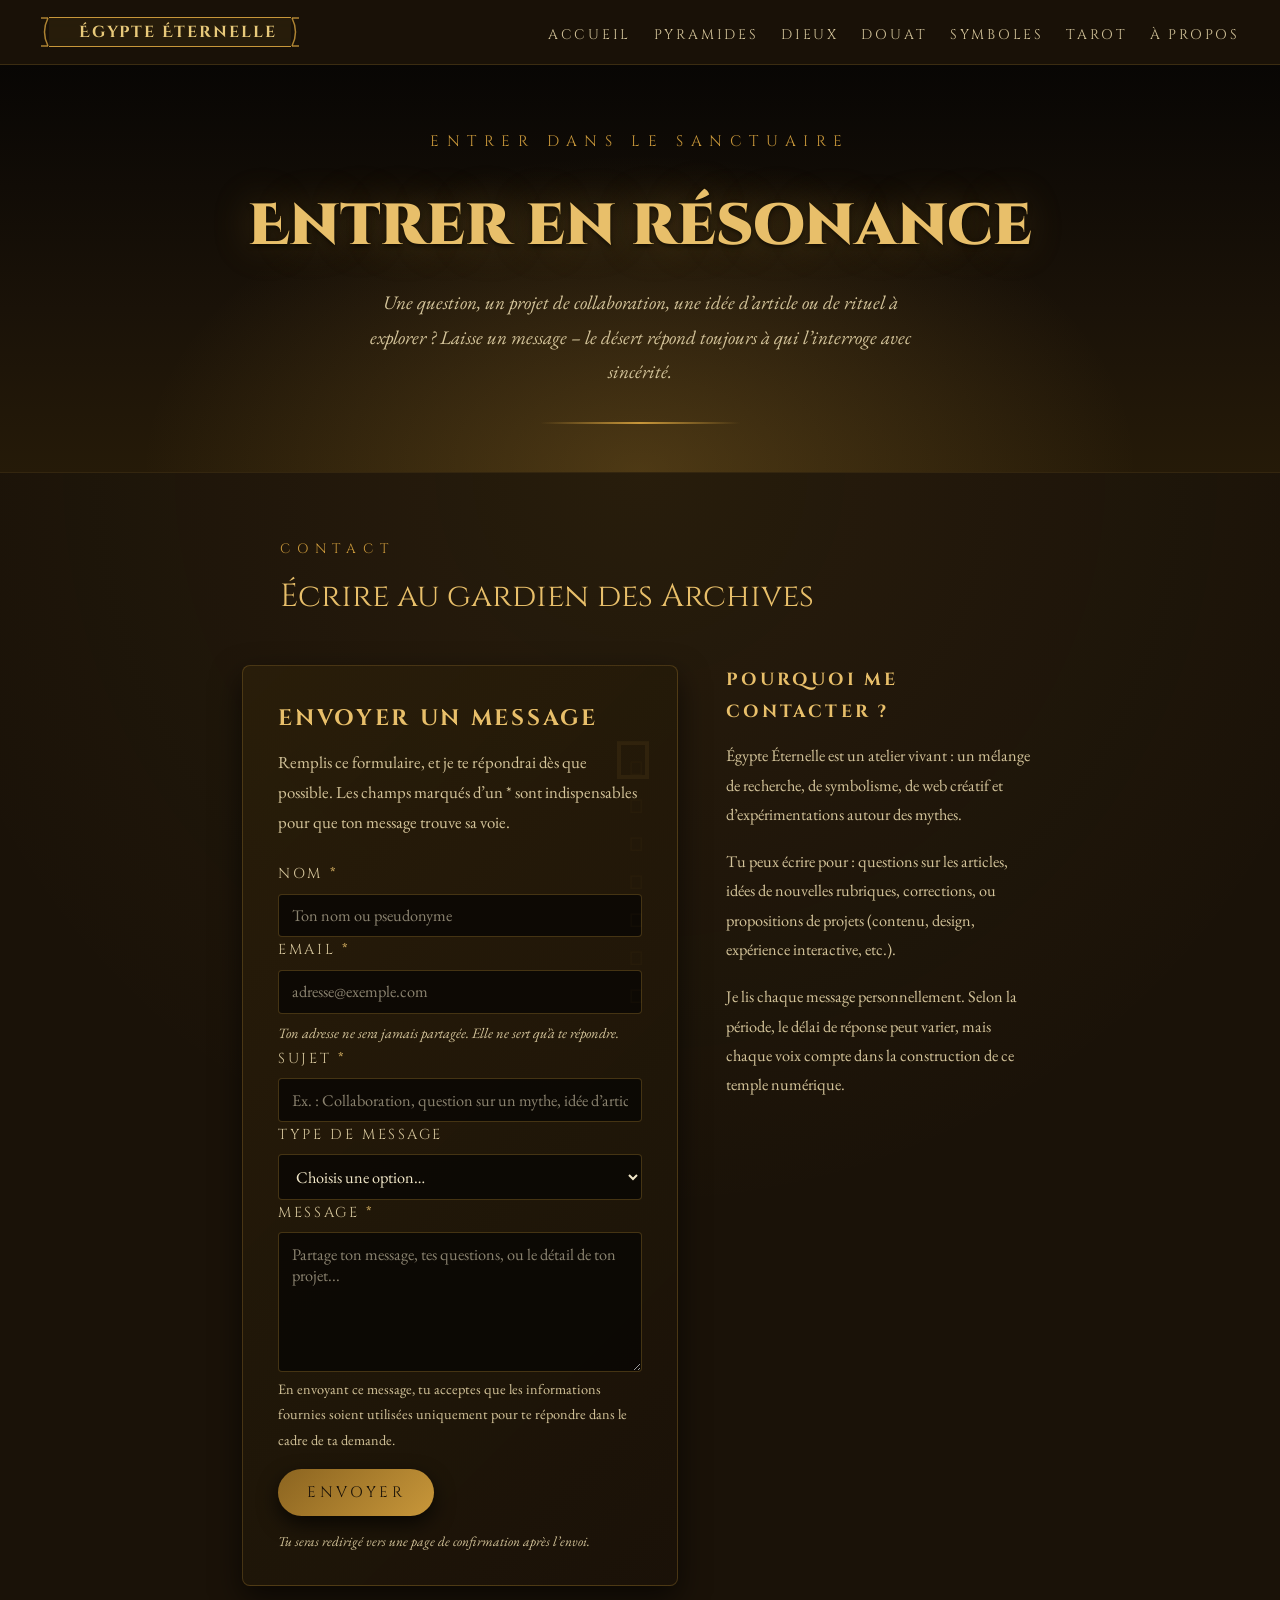
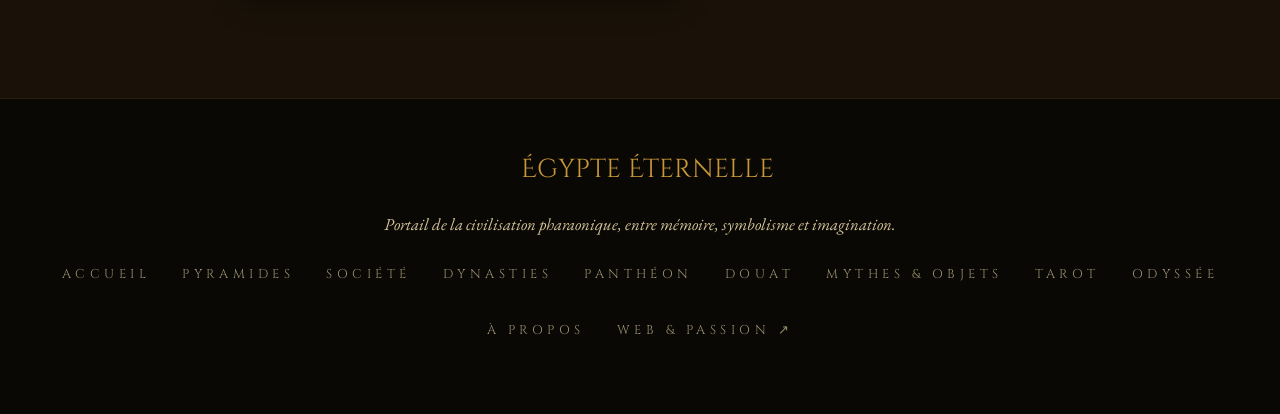
==== commit cb61750b: "Optimisation multi-supports (mobile/tablette/PC), securite et reparation des liens" ====
--- a/egypte-a-contact.html
+++ b/egypte-a-contact.html
@@ -5,8 +5,8 @@
     <title>Contact — Égypte Éternelle</title>
     <meta name="description" content="Contactez l'équipe d'Égypte Éternelle pour toute question, suggestion ou échange autour de l'Égypte ancienne.">
     <meta name="viewport" content="width=device-width, initial-scale=1.0" />
+    <meta name="referrer" content="strict-origin-when-cross-origin" />
     <link rel="canonical" href="https://phil83470.github.io/egypte-eternelle/egypte-a-contact.html" />
-    <link rel="stylesheet" href="style.css">
 
     <!-- Fonts -->
     <link
@@ -559,6 +559,14 @@
               name="_redirect"
               value="https://phil83470.github.io/egypte-eternelle/merci.html"
             />
+            <input
+              type="text"
+              name="_gotcha"
+              style="display:none"
+              tabindex="-1"
+              autocomplete="off"
+              aria-hidden="true"
+            />
 
             <div class="contact-card">
               <span class="glyph-column">𓂀𓆣𓁹𓊹𓇳𓏏𓆑</span>
@@ -578,6 +586,7 @@
                   type="text"
                   class="field-control"
                   required
+                  maxlength="100"
                   autocomplete="name"
                   placeholder="Ton nom ou pseudonyme"
                 />
@@ -594,6 +603,7 @@
                   type="email"
                   class="field-control"
                   required
+                  maxlength="150"
                   autocomplete="email"
                   placeholder="adresse@exemple.com"
                 />
@@ -614,6 +624,7 @@
                   type="text"
                   class="field-control"
                   required
+                  maxlength="150"
                   placeholder="Ex. : Collaboration, question sur un mythe, idée d’article..."
                 />
               </div>
@@ -647,6 +658,7 @@
                   name="message"
                   class="field-control"
                   required
+                  maxlength="3000"
                   placeholder="Partage ton message, tes questions, ou le détail de ton projet..."
                 ></textarea>
               </div>
@@ -701,11 +713,15 @@
       <nav class="footer-nav">
         <a href="index.html#accueil">Accueil</a>
         <a href="egypte-pyramides.html">Pyramides</a>
+        <a href="egypte-societe.html">Société</a>
+        <a href="egypte-dynasties.html">Dynasties</a>
         <a href="egypte-pantheon.html">Panthéon</a>
         <a href="egypte-magie-rituels.html">Douat</a>
-        <a href="egypte-mythes-objets.html">Mythes & objets</a>
+        <a href="egypte-mythes-objets.html">Mythes &amp; objets</a>
         <a href="tarot.html">Tarot</a>
+        <a href="odyssee_des_guides_fusion.html">Odyssée</a>
         <a href="egypte-a-propos.html">À propos</a>
+        <a href="https://webetpassion.fr" target="_blank" rel="noopener noreferrer">Web &amp; Passion ↗</a>
       </nav>
     </footer>
   <script src="mobile-site-nav.js" defer></script>
--- a/responsive-site.css
+++ b/responsive-site.css
@@ -1,16 +1,25 @@
-/* Réglages communs pour les écrans tactiles */
+/* Réglages communs pour tous les supports (Mobile, Tablette, PC) */
 html {
   -webkit-text-size-adjust: 100%;
   text-size-adjust: 100%;
+  overflow-x: hidden;
+}
+
+body {
+  overflow-x: hidden;
+  width: 100%;
 }
 
 img,
-video {
+video,
+svg,
+canvas {
   max-width: 100%;
 }
 
 @media (min-width: 861px) and (max-width: 1180px) {
-  .nav-inner {
+  .nav-inner,
+  nav .container {
     gap: 0.55rem !important;
   }
 
@@ -19,28 +28,35 @@
     white-space: nowrap;
   }
 
-  .nav-links {
+  .nav-links,
+  nav ul {
     gap: 0.55rem !important;
   }
 
-  .nav-links a {
+  .nav-links a,
+  nav ul a,
+  .navbar .nav-link {
     font-size: 0.72rem !important;
     letter-spacing: 0.04em !important;
   }
 }
 
-@media (max-width: 860px) {
+/* Bouton burger sur tablette et mobile (index.html coupe à 1180px) */
+@media (max-width: 1180px) {
   .sh-burger {
     border: 2px solid #e8bf6a !important;
     background: rgba(232, 191, 106, 0.16) !important;
-    width: 48px !important;
-    height: 48px !important;
-    box-shadow: 0 0 12px rgba(232, 191, 106, 0.24);
+    width: 46px !important;
+    height: 46px !important;
+    box-shadow: 0 0 12px rgba(232, 191, 58, 0.24);
+    align-items: center !important;
+    justify-content: center !important;
+    border-radius: 4px;
   }
 
   .sh-burger span {
-    width: 26px !important;
-    height: 3px !important;
+    width: 24px !important;
+    height: 2.5px !important;
     background-color: #ffd873 !important;
   }
 
@@ -48,7 +64,9 @@
     outline: 3px solid #ffd873;
     outline-offset: 3px;
   }
-
+}
+
+@media (max-width: 860px) {
   body {
     font-size: 1rem !important;
   }
@@ -63,7 +81,7 @@
 
   h1:not(.hero-logo) {
     font-size: clamp(2rem, 5.2vw, 2.8rem) !important;
-    line-height: 1.1 !important;
+    line-height: 1.15 !important;
   }
 
   h2,
@@ -81,10 +99,16 @@
     object-fit: contain;
   }
 
-  table {
+  table,
+  .corr-table {
     display: block;
     max-width: 100%;
     overflow-x: auto;
+    -webkit-overflow-scrolling: touch;
+  }
+
+  .toc-inner {
+    padding: 1.5rem 1.2rem !important;
   }
 }
 
@@ -97,16 +121,27 @@
   }
 
   h1:not(.hero-logo) {
-    font-size: clamp(1.8rem, 7vw, 2.35rem) !important;
+    font-size: clamp(1.75rem, 6.8vw, 2.3rem) !important;
   }
 
   .hero-logo {
-    font-size: clamp(2.8rem, 12vw, 4rem) !important;
+    font-size: clamp(2.5rem, 11vw, 3.8rem) !important;
   }
 
   main img,
   .section-illustration {
     max-height: min(46vh, 340px);
+  }
+
+  .container,
+  .container-wide,
+  .wide-container {
+    padding-left: 1rem !important;
+    padding-right: 1rem !important;
+  }
+
+  .modal-overlay {
+    padding: 0.75rem !important;
   }
 }
 
